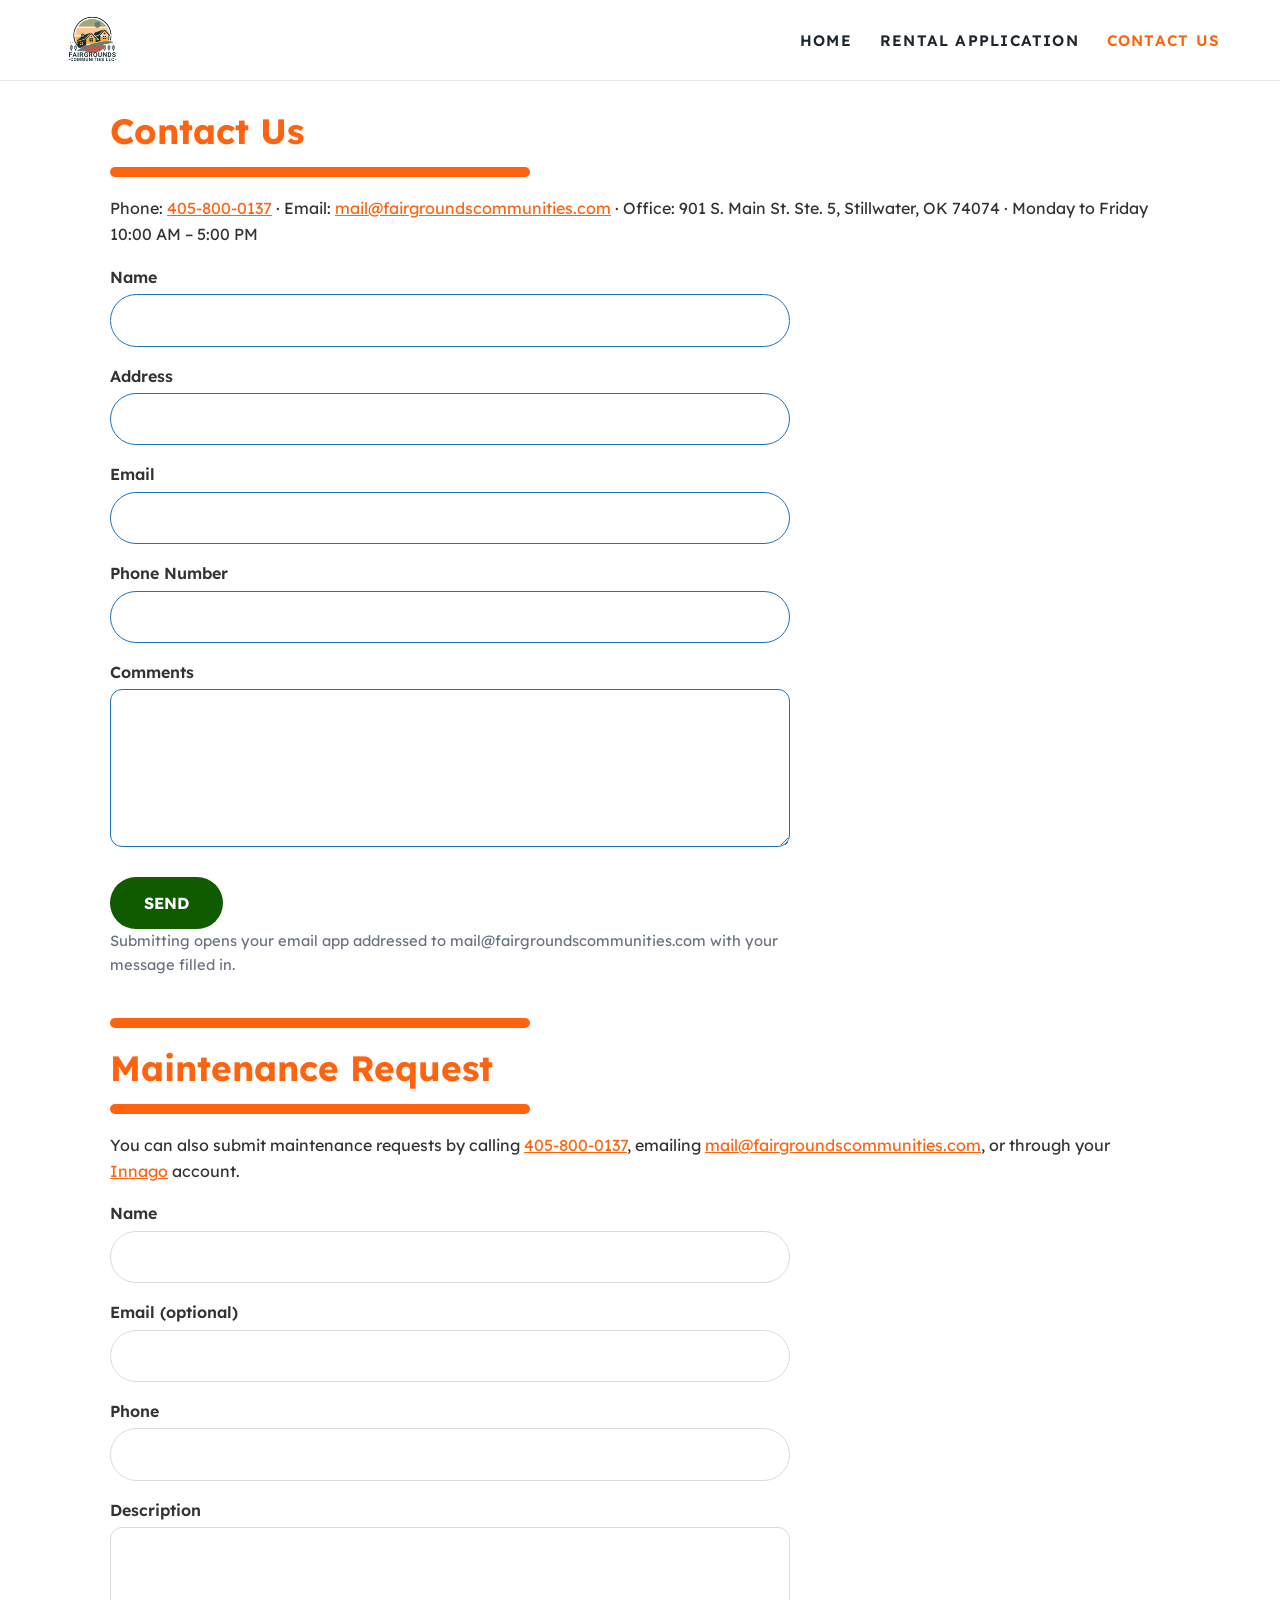
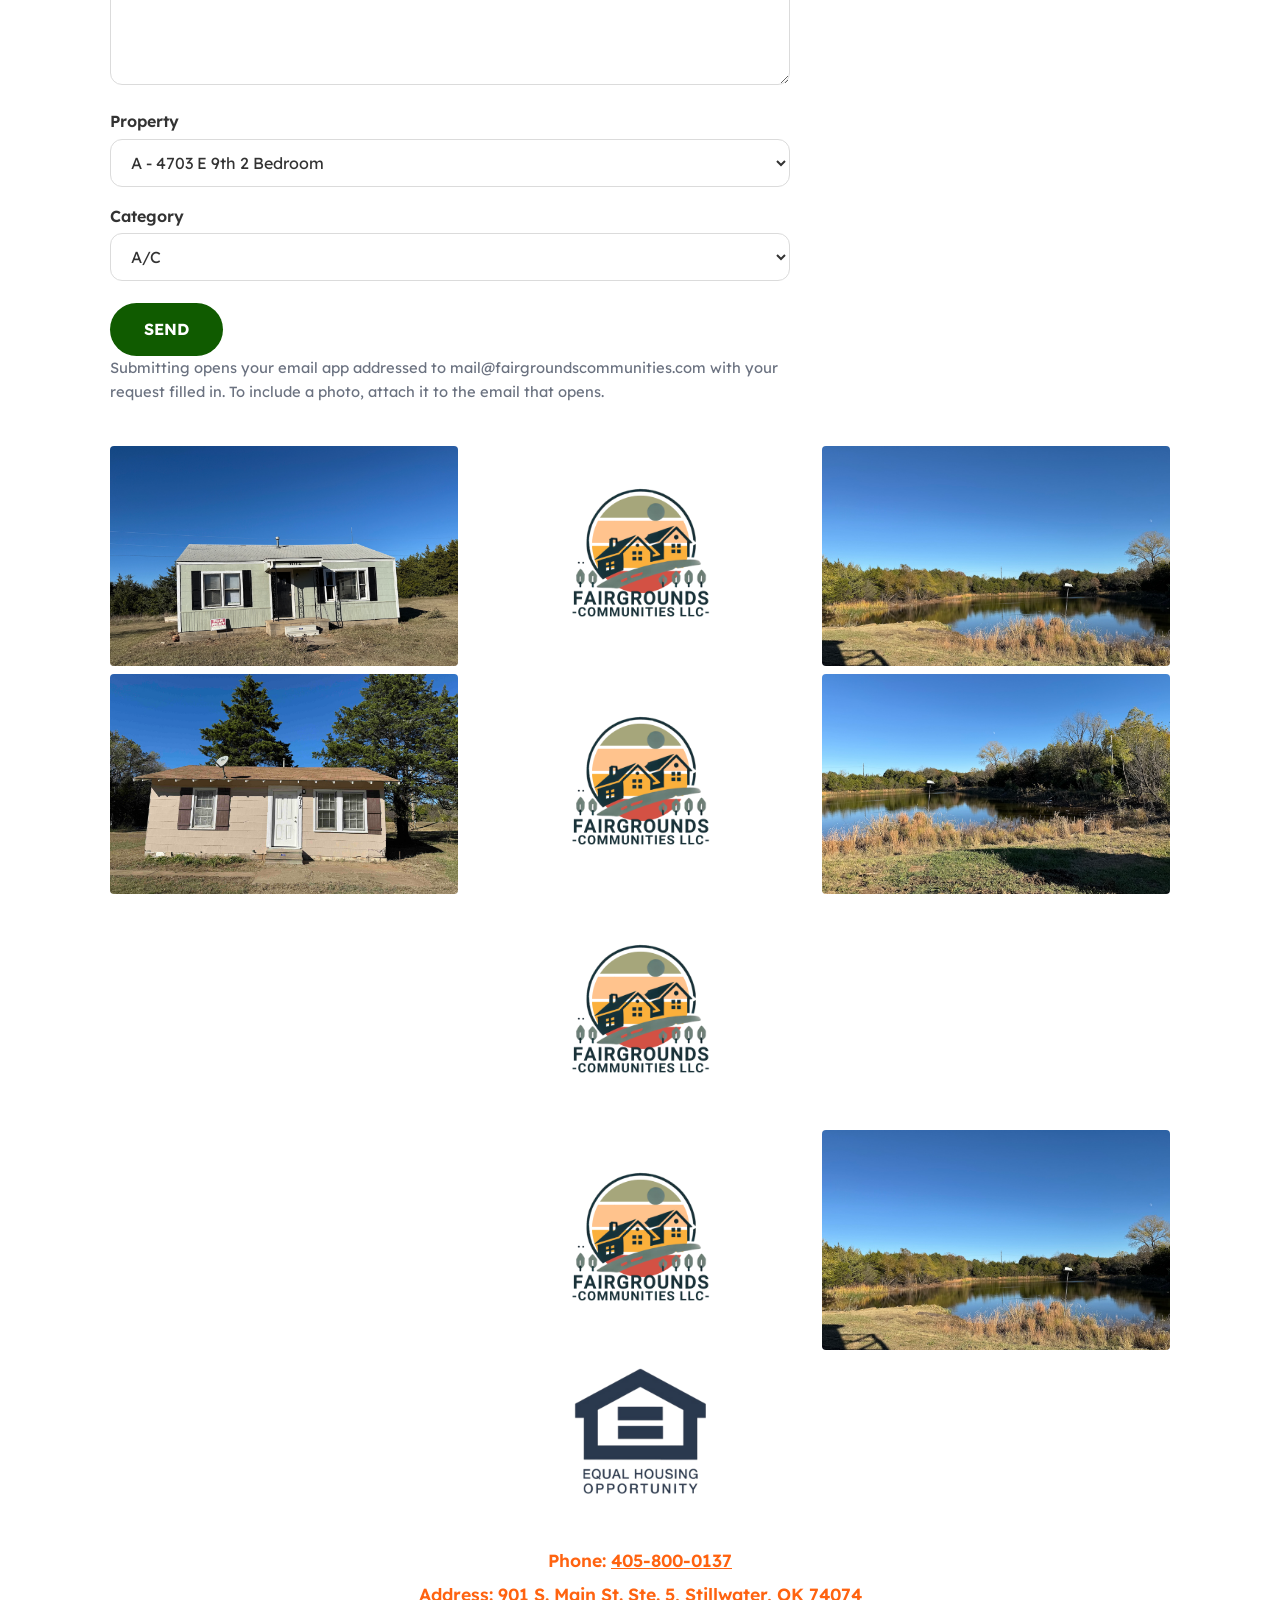
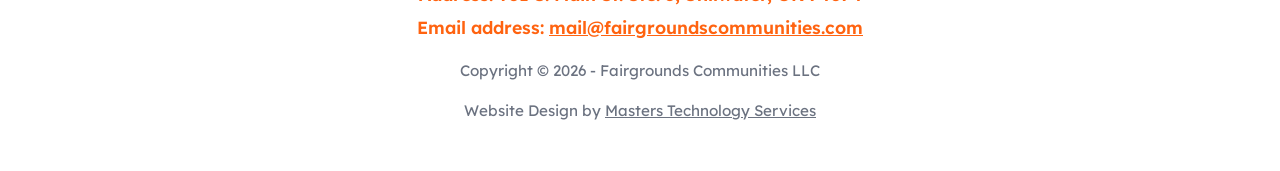
==== contact/index.html @ 39bfc40f "Add full static site (HTML, CSS, images)" ====
<!doctype html>
<html lang="en-US"><head><meta charset="UTF-8">
<title>Contact Us – Fairgrounds Communities LLC</title>
<meta name="robots" content="noindex, nofollow">
<meta name="viewport" content="width=device-width, initial-scale=1">
<meta name="theme-color" content="#ff6310">
<link rel="preconnect" href="https://fonts.googleapis.com">
<link rel="preconnect" href="https://fonts.gstatic.com" crossorigin>
<link rel="icon" href="/images/logo.png">
<link rel="stylesheet" href="https://fonts.googleapis.com/css2?family=Lexend:wght@400;500;600;700&display=swap">
<link rel="stylesheet" href="/styles.css">
</head><body>
<header class="site"><div class="header-inner">
<a class="logo" href="/"><img src="/images/logo.png" alt="Fairgrounds Communities LLC logo" width="500" height="500"></a>
<button class="menu-toggle" type="button" aria-label="Open menu">Menu</button>
<nav class="main" aria-label="Main navigation"><ul><li><a href="/" class="">Home</a></li><li><a href="/services/" class="">Rental Application</a></li><li><a href="/contact/" class="active">Contact Us</a></li></ul></nav>
</div></header>
<main>
<section><div class="wrap">
<h1>Contact Us</h1>
<div class="rule" aria-hidden="true"></div>
<p>Phone: <a href="tel:+14058000137">405-800-0137</a> &middot; Email: <a href="mailto:mail@fairgroundscommunities.com">mail@fairgroundscommunities.com</a> &middot; Office: 901 S. Main St. Ste. 5, Stillwater, OK 74074 &middot; Monday to Friday 10:00 AM &ndash; 5:00 PM</p>
<form class="site-form" id="contact-form">
<div><label for="c-name">Name</label><input id="c-name" name="name" type="text" required autocomplete="name"></div>
<div><label for="c-address">Address</label><input id="c-address" name="address" type="text" autocomplete="street-address"></div>
<div><label for="c-email">Email</label><input id="c-email" name="email" type="email" required autocomplete="email"></div>
<div><label for="c-phone">Phone Number</label><input id="c-phone" name="phone" type="tel" autocomplete="tel"></div>
<div><label for="c-comments">Comments</label><textarea id="c-comments" name="comments" rows="5" required></textarea></div>
<button type="submit">Send</button>
<p class="note">Submitting opens your email app addressed to mail@fairgroundscommunities.com with your message filled in.</p>
</form>
<div class="rule" aria-hidden="true" style="margin-top:40px"></div>
<h1>Maintenance Request</h1>
<div class="rule" aria-hidden="true"></div>
<p>You can also submit maintenance requests by calling <a href="tel:+14058000137">405-800-0137</a>, emailing <a href="mailto:mail@fairgroundscommunities.com">mail@fairgroundscommunities.com</a>, or through your <a href="https://www.innago.com/">Innago</a> account.</p>
<form class="site-form maint" id="maint-form">
<div><label for="m-name">Name</label><input id="m-name" name="name" type="text" required autocomplete="name"></div>
<div><label for="m-email">Email (optional)</label><input id="m-email" name="email" type="email" autocomplete="email"></div>
<div><label for="m-phone">Phone</label><input id="m-phone" name="phone" type="tel" required autocomplete="tel"></div>
<div><label for="m-description">Description</label><textarea id="m-description" name="description" rows="5" required></textarea></div>
<div><label for="m-property">Property</label><select id="m-property" name="property" required><option value="A - 4703 E 9th 2 Bedroom">A - 4703 E 9th 2 Bedroom</option><option value="B- 4805 E 9th 1 Bedroom">B- 4805 E 9th 1 Bedroom</option><option value="C - 4903 E 9th 2 Bedroom">C - 4903 E 9th 2 Bedroom</option><option value="D - 4909 E 9th 2 Bedroom">D - 4909 E 9th 2 Bedroom</option><option value="F - 5013 E 9th 1 Bedroom">F - 5013 E 9th 1 Bedroom</option><option value="G - 5119 E 9th 1 Bedroom">G - 5119 E 9th 1 Bedroom</option><option value="H - 4810 E 9th Duplex 1 Bedroom">H - 4810 E 9th Duplex 1 Bedroom</option><option value="H - 4812 E 9th Duplex 1 Bedroom">H - 4812 E 9th Duplex 1 Bedroom</option><option value="I - 4912 E 9th 2 Bedroom">I - 4912 E 9th 2 Bedroom</option><option value="J - 4922 E 9th 1 Bedroom">J - 4922 E 9th 1 Bedroom</option><option value="O - 5014 Callie 2 Bedroom">O - 5014 Callie 2 Bedroom</option><option value="P - 5012 Callie 2 Bedroom">P - 5012 Callie 2 Bedroom</option><option value="Q - 5010 Callie 1 Bedroom">Q - 5010 Callie 1 Bedroom</option><option value="R - 5008 Callie 2 Bedroom">R - 5008 Callie 2 Bedroom</option></select></div>
<div><label for="m-category">Category</label><select id="m-category" name="category" required><option value="A/C">A/C</option><option value="Appliance">Appliance</option><option value="Electrical">Electrical</option><option value="Heat">Heat</option><option value="Kitchen">Kitchen</option><option value="Plumbing">Plumbing</option><option value="Other">Other</option></select></div>
<button type="submit">Send</button>
<p class="note">Submitting opens your email app addressed to mail@fairgroundscommunities.com with your request filled in. To include a photo, attach it to the email that opens.</p>
</form>
</div></section>
</main>
<footer class="site">
<div class="tile-grid"><img src="/images/house-5012.jpeg" alt="5012 Callie Ln" loading="lazy" decoding="async"><img src="/images/logo.png" alt="Fairgrounds Communities LLC logo" loading="lazy" decoding="async" class="logo-tile"><img src="/images/pond2.jpeg" alt="Fairgrounds Communities pond" loading="lazy" decoding="async"><img src="/images/house-4912.jpeg" alt="4912 E 9th St" loading="lazy" decoding="async"><img src="/images/logo.png" alt="Fairgrounds Communities LLC logo" loading="lazy" decoding="async" class="logo-tile"><img src="/images/pond1.jpeg" alt="Fairgrounds Communities pond" loading="lazy" decoding="async"><img src="/images/house-4909.jpeg" alt="4909 E 9th St" loading="lazy" decoding="async"><img src="/images/logo.png" alt="Fairgrounds Communities LLC logo" loading="lazy" decoding="async" class="logo-tile"><img src="/images/entrance.jpg" alt="Fairgrounds Communities entrance, 9th St" loading="lazy" decoding="async"><img src="/images/duplex-4812.jpg" alt="4812 E 9th St duplex" loading="lazy" decoding="async"><img src="/images/logo.png" alt="Fairgrounds Communities LLC logo" loading="lazy" decoding="async" class="logo-tile"><img src="/images/pond2.jpeg" alt="Fairgrounds Communities pond" loading="lazy" decoding="async"></div>
<div class="footer-equal"><img src="/images/equal-opp.png" alt="Equal Housing Opportunity logo" loading="lazy" decoding="async"></div>
<div class="footer-contact">
Phone: <a href="tel:+14058000137">405-800-0137</a><br>
Address: 901 S. Main St. Ste. 5, Stillwater, OK 74074<br>
Email address: <a href="mailto:mail@fairgroundscommunities.com">mail@fairgroundscommunities.com</a>
</div>
<div class="footer-copy">
<p>Copyright &copy; 2026 - Fairgrounds Communities LLC</p>
<p>Website Design by <a href="https://mastersts.com/">Masters Technology Services</a></p>
</div>
</footer>
<script src="/script.js"></script>
</body></html>
---- styles.css ----
/* Fairgrounds Communities — static duplicate. Colours from the original:
   bright orange #ff6310, dark navy #1E262E, slate body text, green #105b00
   submit buttons. Font is Lexend, as on the original. */
*{box-sizing:border-box}
html{-webkit-text-size-adjust:100%}
body{margin:0;font-family:'Lexend',Arial,sans-serif;color:#333;line-height:1.65;background:#fff;overflow-x:hidden}
h1,h2,h3{font-family:'Lexend',Arial,sans-serif;line-height:1.25;color:#ff6310}
h1{font-size:2.2rem;margin:0 0 14px}
h2{font-size:1.7rem;margin:28px 0 10px}
h3{font-size:1.25rem;margin:22px 0 8px}
a{color:#ff6310}
img{max-width:100%;height:auto;display:block}
.wrap{max-width:1100px;margin:0 auto;padding:0 20px}
section{padding:28px 0}
p{margin:0 0 14px}
ul{margin:8px 0 16px;padding-left:22px}
li{margin:6px 0}
/* heading rule: thick, short, rounded orange rule, as on the original */
.rule{width:67%;max-width:420px;height:10px;background:#ff6310;border-radius:5px;margin:6px 0 18px}
/* header */
header.site{position:sticky;top:0;z-index:50;background:#fff;border-bottom:1px solid #e5e7eb}
.header-inner{display:flex;align-items:center;gap:24px;max-width:1200px;margin:0 auto;padding:8px 20px}
.logo img{height:64px;width:auto}
nav.main{margin-left:auto}
nav.main ul{display:flex;gap:28px;list-style:none;margin:0;padding:0;flex-wrap:wrap}
nav.main a{text-decoration:none;font-weight:600;color:#1E262E;text-transform:uppercase;letter-spacing:.08em;font-size:.95rem}
nav.main a.active,nav.main a:hover{color:#ff6310}
.menu-toggle{display:none;background:#1E262E;color:#fff;border:0;padding:10px 14px;border-radius:4px;cursor:pointer;margin-left:auto;font:inherit}
/* buttons */
.btn{display:inline-block;background:#1E262E;color:#fff!important;text-decoration:none;padding:14px 28px;font-weight:700;border-radius:4px;border:0;cursor:pointer;text-transform:uppercase;letter-spacing:.04em}
.btn:hover{background:#ff6310}
.btn-orange{background:#ff6310}.btn-orange:hover{background:#1E262E}
/* welcome */
.welcome{display:grid;grid-template-columns:1.15fr .85fr;gap:40px;align-items:center}
.welcome .big-logo img{width:100%;max-width:520px;margin:0 auto}
.logos-row{display:flex;flex-wrap:wrap;gap:32px;align-items:center;justify-content:center;padding:10px 0}
.logos-row img{max-height:120px;width:auto}
.logos-row img.tall{max-height:170px}
/* photo band */
.photo-band{padding:0}
.photo-band img{width:100%;height:420px;object-fit:cover}
/* orange application band */
.app-band{background:#ff6310;color:#fff;padding:56px 0}
.app-band .wrap{display:grid;grid-template-columns:1fr 1fr;gap:40px;align-items:center}
.app-band img.signing{max-width:400px;width:100%;border-radius:6px}
.app-band img.band-logo{max-width:340px;width:100%;margin:0 auto 20px;background:#fff;border-radius:8px;padding:8px}
.app-band p{color:#fff}
/* info cards */
.cards{display:grid;grid-template-columns:1fr 1fr;gap:24px}
.card{border:1px solid #e5e7eb;border-radius:8px;padding:20px 22px}
.card h3{margin-top:0}
/* forms */
form.site-form{max-width:680px}
form.site-form label{display:block;font-weight:600;margin:16px 0 4px}
form.site-form input,form.site-form textarea,form.site-form select{width:100%;padding:12px 16px;border:1px solid #1e73be;border-radius:999px;font:inherit;color:#333;background:#fff}
form.site-form textarea,form.site-form select{border-radius:12px}
form.site-form.maint input,form.site-form.maint textarea,form.site-form.maint select{border-color:#dbdbdb}
form.site-form button[type=submit]{margin-top:22px;background:#105b00;color:#fff;border:0;padding:13px 34px;border-radius:999px;font:inherit;font-weight:700;cursor:pointer;text-transform:uppercase}
form.site-form button[type=submit]:hover{background:#000}
.note{font-size:.92rem;color:#6b7280}
/* footer */
footer.site{background:#fff;padding:0 0 28px}
.tile-grid{display:grid;grid-template-columns:repeat(3,1fr);gap:8px;max-width:1100px;margin:0 auto;padding:0 20px}
.tile-grid img{width:100%;height:220px;object-fit:cover;border-radius:4px}
.tile-grid img.logo-tile{object-fit:contain;padding:18px;background:#fff}
.footer-contact{text-align:center;padding:28px 20px 8px;color:#ff6310;font-weight:600;font-size:1.1rem;line-height:1.9}
.footer-contact a{color:#ff6310}
.footer-equal{text-align:center;padding:6px 0 10px}
.footer-equal img{max-width:150px;margin:0 auto}
.footer-copy{text-align:center;color:#6b7280;font-size:.95rem;padding:6px 20px}
.footer-copy a{color:#6b7280}
/* for-sale page */
.flyer-hero{background:#1E262E;color:#fff;padding:52px 0;text-align:center}
.flyer-hero h1{color:#fff;font-size:2.4rem}
.flyer-hero .price{font-size:1.6rem;font-weight:700;color:#ff6310}
.stat-grid{display:grid;grid-template-columns:repeat(4,1fr);gap:16px;margin:24px 0}
.stat{border:1px solid #e5e7eb;border-radius:8px;padding:16px;text-align:center}
.stat b{display:block;font-size:1.5rem;color:#ff6310}
.flyer-cols{display:grid;grid-template-columns:1fr 1fr;gap:32px}
@media(max-width:820px){
  .menu-toggle{display:block;min-height:44px}
  nav.main{display:none;width:100%}
  nav.main.open{display:block}
  nav.main ul{flex-direction:column;gap:10px;padding:12px 0}
  nav.main a{display:block;padding:10px 0}
  .header-inner{flex-wrap:wrap;gap:12px;padding:8px 16px}
  .logo img{height:52px}
  .welcome{grid-template-columns:1fr}
  .app-band .wrap{grid-template-columns:1fr}
  .cards{grid-template-columns:1fr}
  .flyer-cols{grid-template-columns:1fr}
  .stat-grid{grid-template-columns:repeat(2,1fr)}
  .tile-grid{grid-template-columns:repeat(2,1fr)}
  .tile-grid img{height:170px}
  .photo-band img{height:260px}
  h1{font-size:1.8rem}
  .btn{display:block;text-align:center}
}
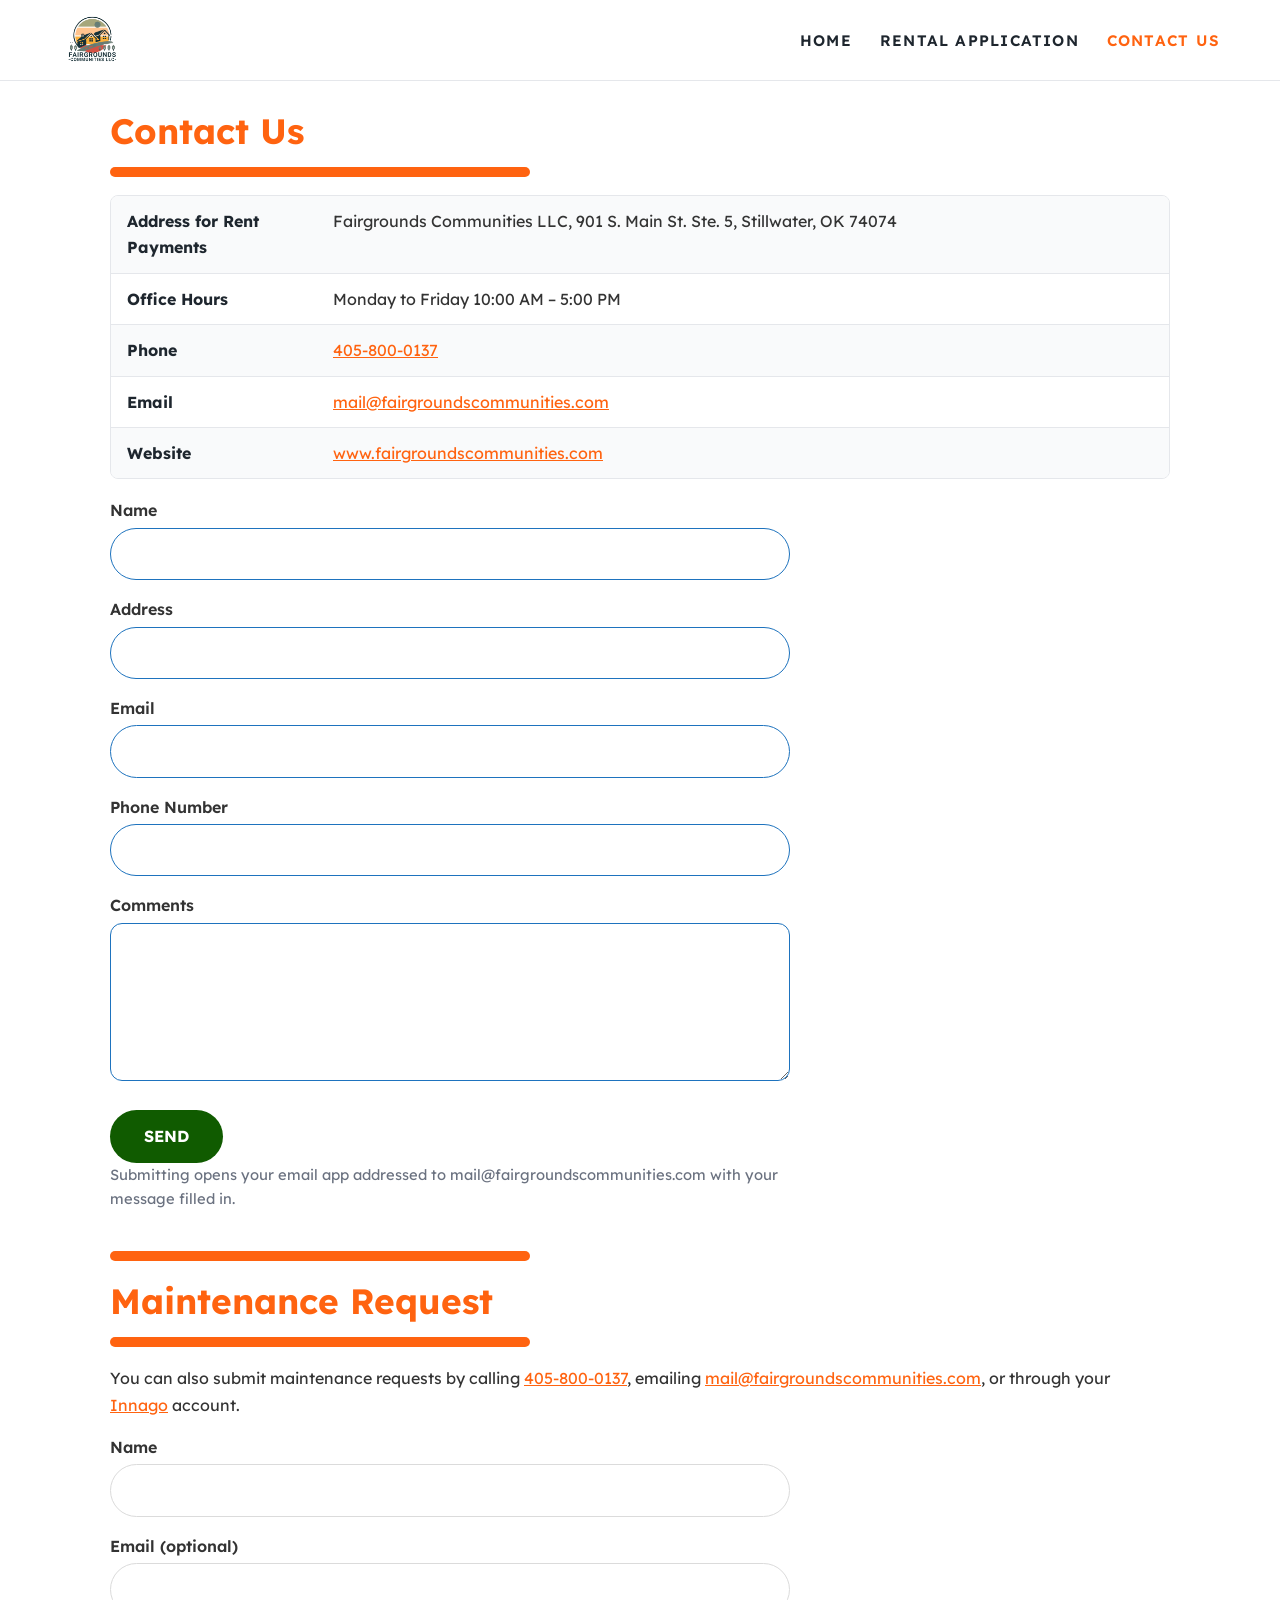
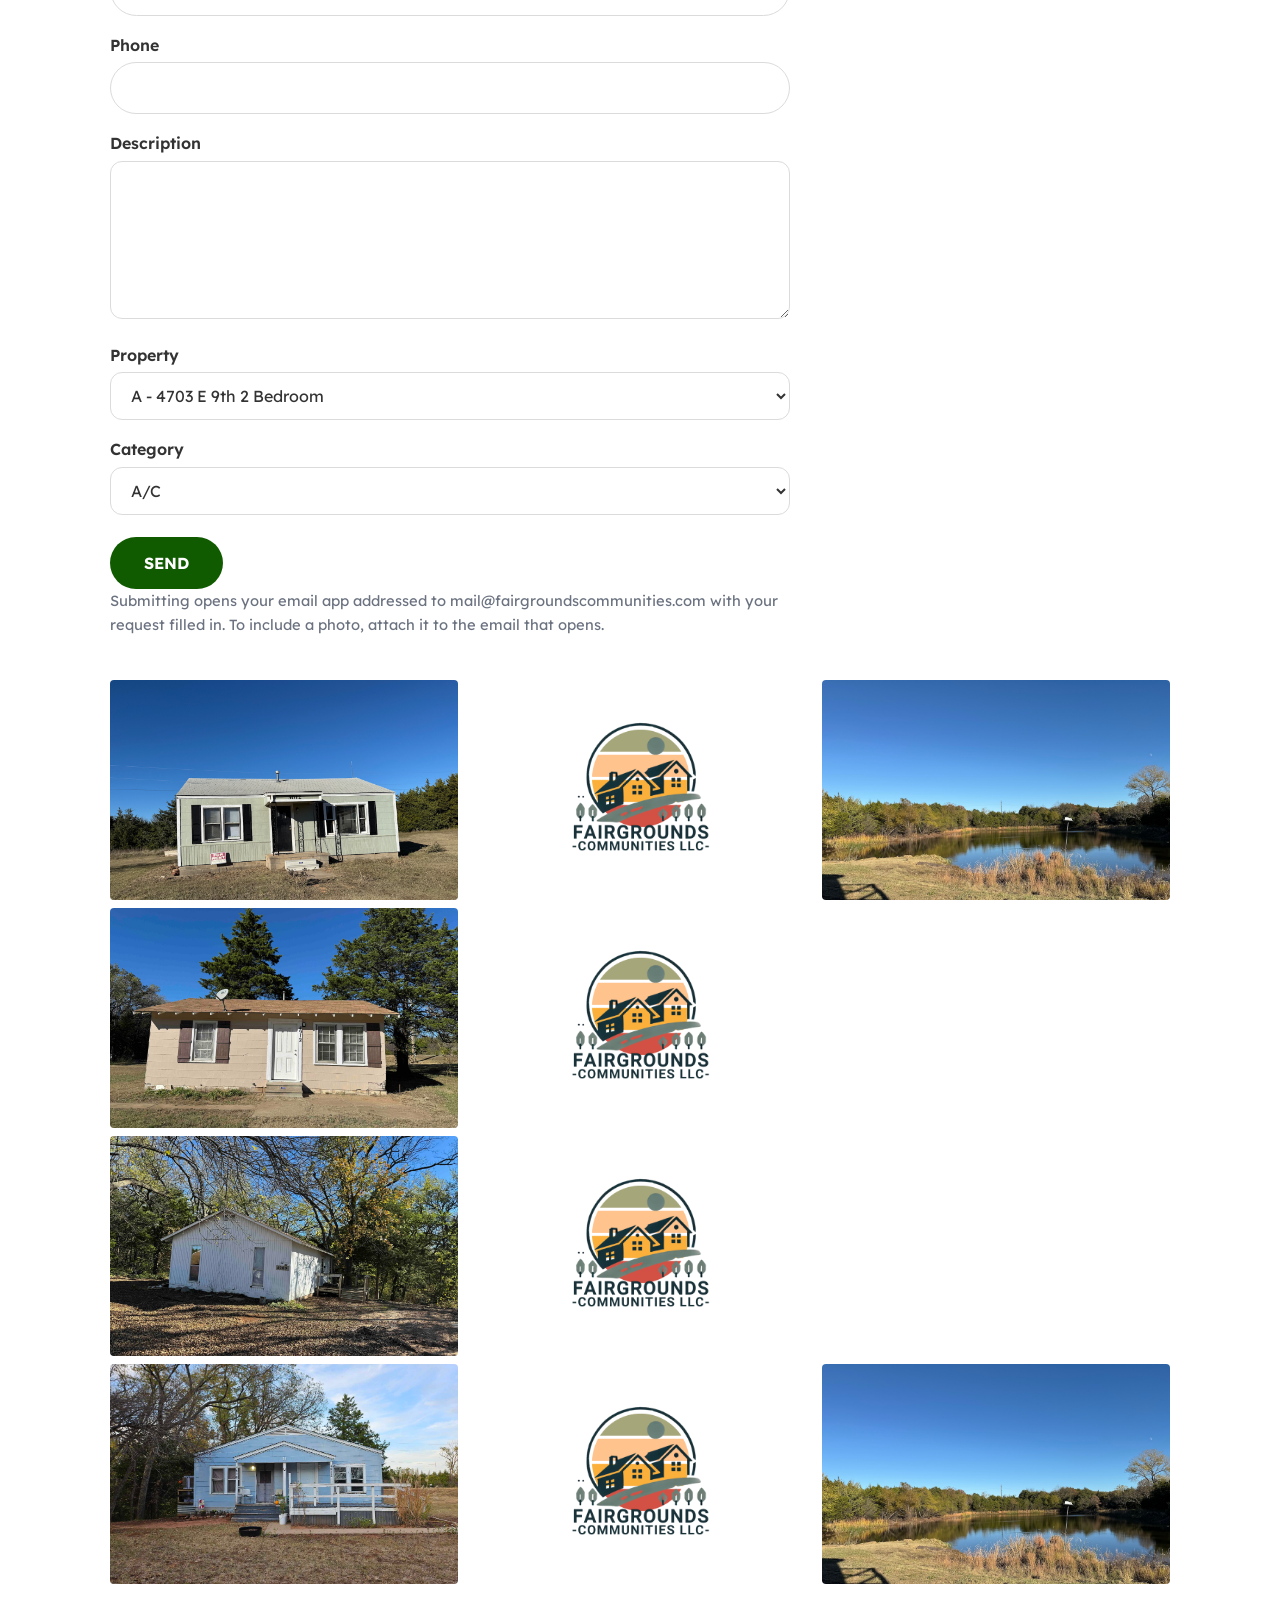
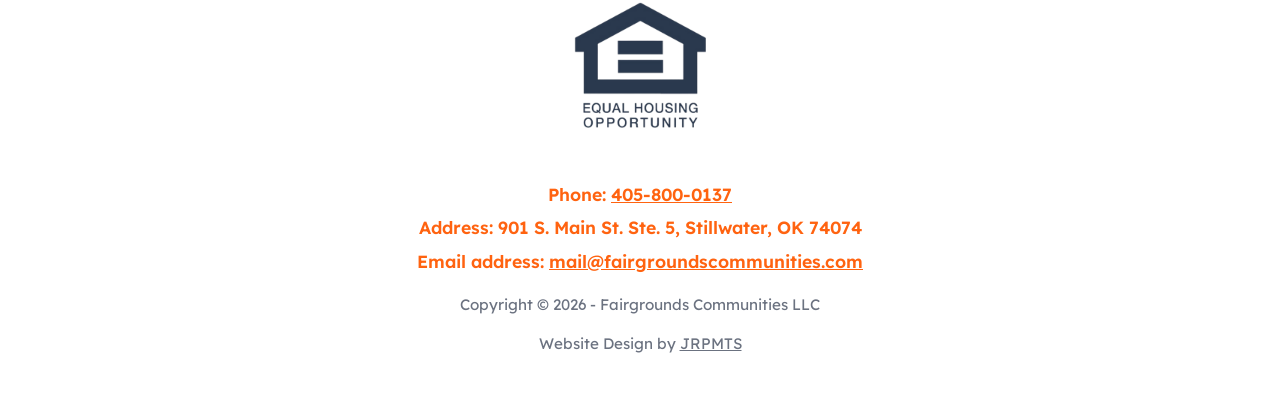
==== commit 2ccfbe6e: "Add full static site (HTML, CSS, images)" ====
--- a/contact/index.html
+++ b/contact/index.html
@@ -19,7 +19,13 @@
 <section><div class="wrap">
 <h1>Contact Us</h1>
 <div class="rule" aria-hidden="true"></div>
-<p>Phone: <a href="tel:+14058000137">405-800-0137</a> &middot; Email: <a href="mailto:mail@fairgroundscommunities.com">mail@fairgroundscommunities.com</a> &middot; Office: 901 S. Main St. Ste. 5, Stillwater, OK 74074 &middot; Monday to Friday 10:00 AM &ndash; 5:00 PM</p>
+<div class="info-box">
+<div class="info-row"><span class="info-label">Address for Rent Payments</span><span class="info-value">Fairgrounds Communities LLC, 901 S. Main St. Ste. 5, Stillwater, OK 74074</span></div>
+<div class="info-row"><span class="info-label">Office Hours</span><span class="info-value">Monday to Friday 10:00 AM &ndash; 5:00 PM</span></div>
+<div class="info-row"><span class="info-label">Phone</span><span class="info-value"><a href="tel:+14058000137">405-800-0137</a></span></div>
+<div class="info-row"><span class="info-label">Email</span><span class="info-value"><a href="mailto:mail@fairgroundscommunities.com">mail@fairgroundscommunities.com</a></span></div>
+<div class="info-row"><span class="info-label">Website</span><span class="info-value"><a href="/">www.fairgroundscommunities.com</a></span></div>
+</div>
 <form class="site-form" id="contact-form">
 <div><label for="c-name">Name</label><input id="c-name" name="name" type="text" required autocomplete="name"></div>
 <div><label for="c-address">Address</label><input id="c-address" name="address" type="text" autocomplete="street-address"></div>
@@ -55,7 +61,7 @@
 </div>
 <div class="footer-copy">
 <p>Copyright &copy; 2026 - Fairgrounds Communities LLC</p>
-<p>Website Design by <a href="https://mastersts.com/">Masters Technology Services</a></p>
+<p>Website Design by <a href="https://jrpmts.com/">JRPMTS</a></p>
 </div>
 </footer>
 <script src="/script.js"></script>
--- a/styles.css
+++ b/styles.css
@@ -58,6 +58,17 @@
 form.site-form button[type=submit]{margin-top:22px;background:#105b00;color:#fff;border:0;padding:13px 34px;border-radius:999px;font:inherit;font-weight:700;cursor:pointer;text-transform:uppercase}
 form.site-form button[type=submit]:hover{background:#000}
 .note{font-size:.92rem;color:#6b7280}
+/* contact info box: each detail on its own row so long links never dangle */
+.info-box{border:1px solid #e5e7eb;border-radius:8px;overflow:hidden;margin:18px 0}
+.info-row{display:flex;gap:16px;padding:12px 16px;border-top:1px solid #e5e7eb}
+.info-row:first-child{border-top:0}
+.info-row:nth-child(odd){background:#f9fafb}
+.info-label{flex:0 0 190px;font-weight:700;color:#1E262E}
+.info-value{flex:1;min-width:0;overflow-wrap:anywhere}
+.maint-list{margin:8px 0 16px}
+@media(max-width:820px){
+  .info-row{flex-direction:column;gap:2px}
+}
 /* footer */
 footer.site{background:#fff;padding:0 0 28px}
 .tile-grid{display:grid;grid-template-columns:repeat(3,1fr);gap:8px;max-width:1100px;margin:0 auto;padding:0 20px}
